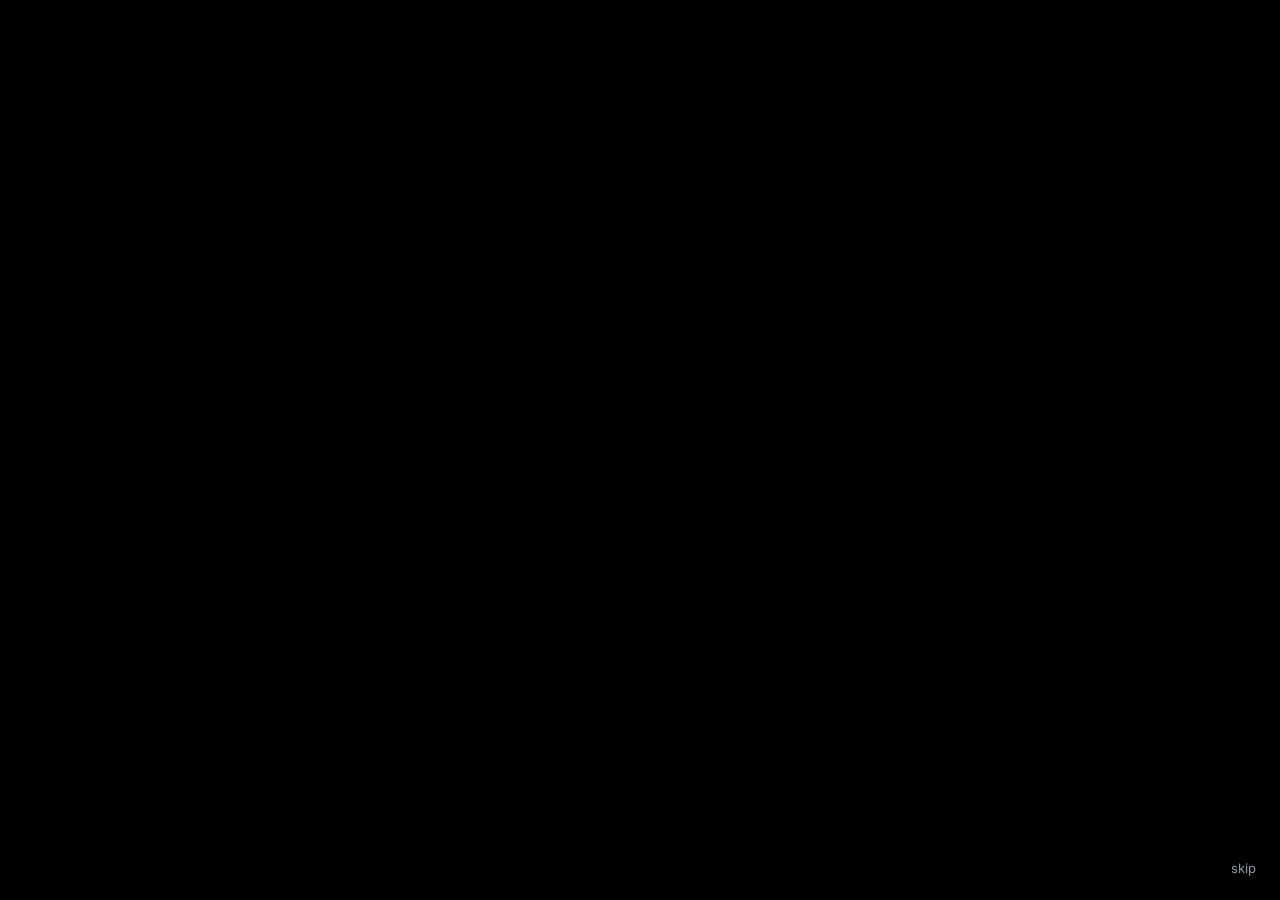
==== join/index.html @ 173a55b0 "Waitlist: link preview card image Co-Authored-By: Claude Opus 5.5 <noreply@anthropic.com> Claude-Ses" ====
<!doctype html>
<html lang="en">
<head>
<meta charset="utf-8">
<meta name="viewport" content="width=device-width, initial-scale=1, viewport-fit=cover">
<title>Life Is Calling</title>
<meta name="description" content="The secret to happiness is remembering you're gonna die. Get early access to Life Is Calling.">
<meta name="theme-color" content="#000000">
<meta property="og:title" content="what if the secret to happiness was…">
<meta property="og:description" content="remembering you're gonna die. early access to Life Is Calling.">
<meta property="og:image" content="https://christieonthestreet.github.io/lifeiscalling/img/og-join.jpg">
<meta property="og:image:width" content="1200">
<meta property="og:image:height" content="630">
<meta property="og:url" content="https://christieonthestreet.github.io/lifeiscalling/join/">
<meta name="twitter:card" content="summary_large_image">
<link rel="icon" href="../icon.png">
<link rel="apple-touch-icon" href="../icon.png">
<link rel="preconnect" href="https://fonts.googleapis.com">
<link rel="stylesheet" href="https://fonts.googleapis.com/css2?family=Inter:wght@400;600;700&display=swap">
<style>
  /* Black screen, the noise in your head flashes, then the one line that matters, then the fire. */
  :root {
    --black: #000000;
    --white: #f6f3ec;
    --muted: #8f9aa6;
    --sun: #f6dca6;
    --red: #ff4b3e;
    --body: "Inter", system-ui, -apple-system, "Segoe UI", sans-serif;
    color-scheme: dark;
  }
  * { box-sizing: border-box; }
  html, body { margin: 0; height: 100%; background: var(--black); color: var(--white); font-family: var(--body); }
  body { overflow-x: hidden; -webkit-tap-highlight-color: transparent; }

  /* Act 1: the noise */
  #noise { position: fixed; inset: 0; pointer-events: none; transition: opacity 0.9s ease; }
  .word {
    position: absolute; font-family: var(--body); font-weight: 600; text-transform: lowercase; line-height: 1.1;
    letter-spacing: -0.03em; white-space: nowrap; color: var(--white); opacity: 0;
    transform: translate(-50%, -50%);
  }
  .word.on { animation: flicker 0.42s steps(1, end) forwards; }
  .word.long.on { animation-duration: 0.75s; }
  .word.punch.on { animation: punch 0.85s cubic-bezier(.2,1.4,.4,1) forwards; }
  @keyframes punch {
    0% { opacity: 0; transform: translate(-50%, -50%) scale(1.6); }
    12% { opacity: 1; transform: translate(-50%, -50%) scale(1); }
    80% { opacity: 1; transform: translate(-50%, -50%) scale(1); }
    100% { opacity: 0; transform: translate(-50%, -50%) scale(0.96); }
  }
  @keyframes flicker {
    0% { opacity: 1; } 18% { opacity: 0.15; } 30% { opacity: 1; } 70% { opacity: 1; } 82% { opacity: 0.3; } 100% { opacity: 0; }
  }
  .word.stay { animation: none; opacity: 1; color: var(--red); }

  /* Act 2 and 3: the line, the fire, the form */
  #stage {
    position: relative; min-height: 100vh; min-height: 100dvh; display: flex; flex-direction: column; align-items: center; justify-content: center;
    gap: 22px; text-align: center;
    padding: max(24px, env(safe-area-inset-top, 0px)) max(22px, env(safe-area-inset-right, 0px)) max(24px, env(safe-area-inset-bottom, 0px)) max(22px, env(safe-area-inset-left, 0px));
  }
  @media (max-height: 760px) { #stage { gap: 14px; } .fire img { width: 76px; } }
  .fade { opacity: 0; transform: translateY(10px); transition: opacity 0.9s ease, transform 0.9s ease; }
  .fade.in { opacity: 1; transform: none; }
  .secret { font-size: clamp(22px, 4.5vw, 34px); color: var(--muted); font-weight: 600; letter-spacing: -0.02em; line-height: 1.15; margin: 0; text-wrap: balance; }
  .dots { display: inline-block; min-width: 4.2em; text-align: left; }
  .answer {
    font-weight: 700; font-size: clamp(40px, 9vw, 88px); line-height: 1.02; letter-spacing: -0.045em;
    margin: 0; max-width: 12ch; text-wrap: balance;
  }
  .answer.in { animation: thump 0.5s cubic-bezier(.2,1.6,.4,1) both; }
  @keyframes thump { from { opacity: 0; transform: scale(1.35); } to { opacity: 1; transform: scale(1); } }

  .fire { position: relative; display: flex; flex-direction: column; align-items: center; gap: 10px; }
  .fire img { width: clamp(84px, 9vw, 110px); height: auto; transform-origin: 50% 90%; }
  .fire.in img { animation: pop 0.6s cubic-bezier(.2,1.8,.4,1) both, sway 3s ease-in-out 0.6s infinite; }
  @keyframes pop { from { transform: scale(0) rotate(-20deg); } to { transform: scale(1) rotate(0); } }
  @keyframes sway { 0%, 100% { transform: rotate(-5deg); } 50% { transform: rotate(5deg); } }
  .bubble {
    transition-property: opacity, transform;
    background: var(--white); color: #000; font-weight: 600; font-size: 17px; padding: 9px 16px; border-radius: 18px;
    position: relative; opacity: 0; transform: scale(0.6);
    transition: opacity 0.25s ease 0.45s, transform 0.35s cubic-bezier(.2,1.8,.4,1) 0.45s;
  }
  .bubble::after { content: ""; position: absolute; left: 50%; bottom: -7px; width: 14px; height: 14px; background: var(--white); transform: translateX(-50%) rotate(45deg); border-radius: 2px; }
  .fire.in .bubble { opacity: 1; transform: scale(1); }
  .fire { flex-direction: column-reverse; }

  form { width: 100%; max-width: 380px; display: flex; flex-direction: column; gap: 12px; }
  .pitch { margin: 0; font-size: clamp(17px, 2.2vw, 20px); line-height: 1.4; font-weight: 600; text-wrap: balance; }
  .pitch small { display: block; font-weight: 400; color: var(--muted); font-size: 15px; margin-top: 6px; }
  label.sr { position: absolute; width: 1px; height: 1px; overflow: hidden; clip: rect(0 0 0 0); }
  .ageInput, input[type="email"] {
    width: 100%; font: inherit; font-size: 17px; color: var(--white); background: #111; border: 1px solid rgb(255 255 255 / .16);
    border-radius: 999px; padding: 15px 20px; text-align: center; outline: none;
  }
  input[type="email"]:focus { border-color: var(--sun); }
  button {
    font: inherit; font-size: 17px; font-weight: 600; color: #000; background: var(--sun); border: 0; border-radius: 999px;
    padding: 16px 20px; cursor: pointer;
  }
  button:disabled { opacity: 0.6; cursor: default; }
  /* "show me": the dreamy pastel gradient (coral, peach, cream, sky, periwinkle, orchid), slowly flowing. */
  #showMe {
    color: #1d1b2e;
    background: radial-gradient(circle at 20% 30%, #d896c6 0%, transparent 45%),
                radial-gradient(circle at 80% 70%, #f5c99a 0%, transparent 40%),
                linear-gradient(115deg,#f79a7a 0%,#f5c99a 20%,#e6e2cf 36%,#67b8d6 54%,#7b98d6 72%,#d896c6 88%,#f79a7a 100%);
    background-size: 160% 160%, 160% 160%, 200% 100%;
    animation: melt 6s ease-in-out infinite alternate;
    box-shadow: 0 0 28px rgba(247, 154, 122, 0.35), 0 0 46px rgba(103, 184, 214, 0.25);
  }
  @keyframes melt {
    0% { background-position: 0% 0%, 100% 100%, 0% 50%; }
    100% { background-position: 100% 100%, 0% 0%, 100% 50%; }
  }
  @media (prefers-reduced-motion: reduce) { #showMe { animation: none; } }
  @supports (background: linear-gradient(90deg in oklch, red, blue)) {
    #showMe {
      background-image: radial-gradient(circle at 20% 30% in oklch, #d896c6 0%, transparent 45%),
                        radial-gradient(circle at 80% 70% in oklch, #f5c99a 0%, transparent 40%),
                        linear-gradient(115deg in oklch,#f79a7a 0%,#f5c99a 20%,#e6e2cf 36%,#67b8d6 54%,#7b98d6 72%,#d896c6 88%,#f79a7a 100%);
    }
    .barUsed { background-image: linear-gradient(90deg in oklch, #ff4b3e, #f6dca6); }
  }
  button:focus-visible, input:focus-visible, a:focus-visible { outline: 2px solid var(--sun); outline-offset: 3px; }
  .ageInput::-webkit-outer-spin-button, .ageInput::-webkit-inner-spin-button { -webkit-appearance: none; margin: 0; }
  .ageInput { -moz-appearance: textfield; width: 100%; font: inherit; font-size: 17px; color: var(--white); background: #111; border: 1px solid rgb(255 255 255 / .16); border-radius: 999px; padding: 15px 20px; text-align: center; outline: none; }
  .ageInput:focus { border-color: var(--sun); }
  #lived { display: flex; flex-direction: column; align-items: center; gap: 4px; }
  .pct { margin: 0; font-weight: 700; font-size: clamp(40px, 11vw, 84px); letter-spacing: -0.04em; font-variant-numeric: tabular-nums; line-height: 1; }
  .bar { width: min(380px, 86vw); height: 14px; border-radius: 999px; background: #1d2a3a; overflow: hidden; margin-top: 18px; }
  .barUsed { height: 100%; width: 0; background: linear-gradient(90deg, #ff4b3e, #f6dca6); border-radius: 999px; }
  .barKey { width: min(380px, 86vw); display: flex; justify-content: space-between; font-size: 14px; color: var(--muted); margin-top: 8px; font-variant-numeric: tabular-nums; }
  .barKey span:first-child { color: var(--white); }
  .pctLabel { margin: 0; font-size: clamp(17px, 2.4vw, 22px); color: var(--muted); }
  .note { min-height: 22px; margin: 0; font-size: 15px; color: var(--muted); }
  .note.ok { color: var(--sun); font-weight: 600; }
  .fine { font-size: 12px; color: var(--muted); }
  .fine a { color: var(--muted); }
  #skip {
    position: fixed; right: max(16px, env(safe-area-inset-right, 0px)); bottom: max(16px, env(safe-area-inset-bottom, 0px));
    background: none; color: var(--muted); font-weight: 400; font-size: 13px; padding: 8px; z-index: 5;
  }
  [hidden] { display: none !important; }
  @media (prefers-reduced-motion: reduce) { .fire.in img, .answer.in { animation: none; } .fade { transition: none; } }
</style>
</head>
<body>
<div id="noise" aria-hidden="true"></div>

<main id="stage">
  <p class="secret fade" id="secret">what if the secret to happiness was <span class="dots" id="dots"></span></p>
  <h1 class="answer" id="answer" hidden>remembering you’re gonna die.</h1>
  <div class="fire" id="fire" hidden>
    <img src="../flame.png" alt="The Life Is Calling fire" width="160" height="245">
    <div class="bubble">you dying rn bish!</div>
  </div>
  <form id="ageForm" class="fade" hidden novalidate>
    <p class="pitch">how old are u?</p>
    <label class="sr" for="age">your age</label>
    <input id="age" type="text" inputmode="numeric" pattern="[0-9]*" maxlength="3" autocomplete="off" placeholder="your age" class="ageInput">
    <button type="button" id="showMe">show me</button>
    <p class="note" id="ageNote" role="status"></p>
  </form>

  <div id="lived" class="fade" hidden>
    <p class="pct" id="pct" aria-live="off">0.00000000%</p>
    <p class="pctLabel" id="pctLabel">of your life, gone.</p>
    <div class="bar" aria-hidden="true"><div class="barUsed" id="barUsed"></div></div>
    <div class="barKey"><span id="usedText">used</span><span id="leftText">left</span></div>
  </div>

  <form id="form" class="fade" hidden novalidate>
    <p class="pitch">put in your email for the app launch + early early founder benefits.<small>be first in. founder price. no spam, just the launch.</small></p>
    <label class="sr" for="email">your email</label>
    <input id="email" name="email_address" type="email" inputmode="email" autocomplete="email" placeholder="your email" required>
    <button type="button" id="go">i’m in</button>
    <p class="note" id="note" role="status"></p>
    <p class="fine">by signing up you agree to get emails about the app. unsubscribe anytime. <a href="../privacy.html">privacy</a></p>
  </form>
</main>

<button id="skip" type="button">skip</button>

<script>
  // ── Where sign-ups go ──────────────────────────────────────────────
  // Paste your Kit form id here once the Kit account exists (the number in the form's embed link).
  const KIT_FORM_ID = '10197159';

  // The noise in your head. Short ones flash big, long ones wrap. Change the words here.
  // The first few hit one at a time, big and centred. Then the rest pile in.
  const PUNCH = ['I SHOULD HAVE STARTED EARLIER.', "IT'S TOO LATE..", "I'M TOO OLD...", "I'M SCARED.", 'NEXT YEAR.', 'ONE DAY...'];
  const WORDS = [
    'I HATE THEM.', "I'LL NEVER FORGIVE THEM.",
    "I WISH I DIDN'T WASTE SO MUCH TIME.", 'IF I JUST TOOK THAT OPPORTUNITY.', 'IF I JUST INVESTED IN BITCOIN.',
    'HALF THE DAY IS GONE.', 'I WOKE UP LATE. MY DAY IS RUINED.', 'HOW COULD THEY DO THAT TO ME?',
    'I SHOULD HAVE STARTED YOUTUBE IN 2016.', 'COVID RUINED EVERYTHING.', "WHY DIDN'T I DANCE ON TIKTOK IN 2020?",
    "I'LL CALL THEM TOMORROW.", "BUT WHAT IF I CAN'T DO IT?", 'IDK IF I CAN DO IT..', 'SORRY I MISSED YOUR BIRTHDAY.',
    'SHOULD I TEXT THEM?', 'BUT WHAT IF THEY LAUGH..', 'I COULD NEVER DO THAT.', "WHAT IF I CAN'T FIND SOMEONE BETTER?",
    "IT'S TOO COMPETITIVE.", "I'M NOT TALENTED ENOUGH.", 'WHO AM I TO DO THAT?', 'WHAT WILL PEOPLE THINK?',
    "IT'S TOO LATE TO CHANGE CAREERS.", "I'LL START WHEN I'M READY.",
    "WHAT IF I'M ALONE FOREVER?", 'I SHOULD HAVE STARTED LAST YEAR.', 'BUT WHAT IF I FAIL?',
  ];
  const LAST = 'BUT WHAT IF.....';

  const noise = document.getElementById('noise');
  const secret = document.getElementById('secret');
  const dots = document.getElementById('dots');
  const answer = document.getElementById('answer');
  const fire = document.getElementById('fire');
  const form = document.getElementById('form');
  const skip = document.getElementById('skip');
  const timers = [];
  const at = (ms, fn) => timers.push(setTimeout(fn, ms));
  const reduced = window.matchMedia('(prefers-reduced-motion: reduce)').matches;

  function flash(text, stay, punch) {
    const el = document.createElement('div');
    el.className = punch ? 'word punch' : text.length > 16 ? 'word long' : 'word';
    el.textContent = text;
    const w = window.innerWidth, h = window.innerHeight;
    const long = !punch && text.length > 16;
    el.style.fontSize = Math.min(w * (long ? 0.085 : 0.12), long ? 64 : 96) + 'px';
    if (long) {
      el.style.whiteSpace = 'normal';
      el.style.width = Math.min(w * 0.86, 760) + 'px';
      el.style.textAlign = 'center';
    }
    noise.appendChild(el);
    // Shrink anything wider than the screen, then place it fully on screen.
    const maxW = w * 0.9;
    if (el.offsetWidth > maxW) el.style.fontSize = (parseFloat(el.style.fontSize) * maxW / el.offsetWidth) + 'px';
    const halfW = el.offsetWidth / 2, halfH = el.offsetHeight / 2;
    const centre = stay || punch;
    const x = centre ? w / 2 : halfW + w * 0.05 + Math.random() * Math.max(0, w * 0.9 - halfW * 2);
    const y = centre ? h / 2 : halfH + h * 0.08 + Math.random() * Math.max(0, h * 0.84 - halfH * 2);
    el.style.left = x + 'px';
    el.style.top = y + 'px';
    el.style.transform = `translate(-50%, -50%) rotate(${centre ? 0 : (Math.random() * 8 - 4)}deg)`;
    requestAnimationFrame(() => el.classList.add(stay ? 'stay' : 'on'));
    if (!stay) setTimeout(() => el.remove(), punch ? 1000 : 900);
  }

  function showEnd() {
    timers.forEach(clearTimeout);
    noise.style.opacity = 0;
    secret.classList.add('in');
    dots.textContent = '........';
    answer.hidden = false; answer.classList.add('in');
    fire.hidden = false; fire.classList.add('in');
    showAge();
    skip.hidden = true;
  }

  // Act 4: how old are u? Then the share of life already gone, ticking up live, then the email.
  const ageForm = document.getElementById('ageForm');
  const lived = document.getElementById('lived');
  const pct = document.getElementById('pct');
  const pctLabel = document.getElementById('pctLabel');
  const YEAR_MS = 365.25 * 24 * 60 * 60 * 1000;
  const LIFE_YEARS = 86; // the same rough starting guess the app uses
  // After the keyboard closes, iPhone leaves the page scrolled down. Bring the fire back into view.
  const toTop = () => setTimeout(() => { try { window.scrollTo({ top: 0, behavior: 'smooth' }); } catch { window.scrollTo(0, 0); } }, 120);
  const reveal = (el) => {
    el.hidden = false;
    requestAnimationFrame(() => {
      el.classList.add('in');
      if (el.id === 'ageForm') { try { el.scrollIntoView({ behavior: 'smooth', block: 'nearest' }); } catch {} }
    });
  };

  function showAge() {
    if (!ageForm.hidden || !form.hidden) return;
    reveal(ageForm);
    setTimeout(() => { try { document.getElementById('age').focus({ preventScroll: true }); } catch {} }, 600);
  }

  ageForm.addEventListener('submit', (e) => e.preventDefault());
  document.getElementById('age').addEventListener('keydown', (e) => { if (e.key === 'Enter') { e.preventDefault(); showLived(); } });
  document.getElementById('age').addEventListener('input', (e) => { e.target.value = e.target.value.replace(/[^0-9]/g, ''); });
  document.getElementById('showMe').addEventListener('click', showLived);
  function showLived() {
    if (ageForm.hidden) return;
    const age = Number(document.getElementById('age').value.replace(/[^0-9]/g, ''));
    const ageNote = document.getElementById('ageNote');
    if (!Number.isInteger(age) || age < 1 || age > 120) {
      ageNote.textContent = 'type your age in years, like 27.';
      return;
    }
    document.getElementById('age').blur();
    toTop();
    ageForm.hidden = true;
    document.getElementById('secret').hidden = true;
    answer.hidden = true;
    const bubble = fire.querySelector('.bubble');
    bubble.textContent = age >= LIFE_YEARS ? 'bonus round. respect.' : 'it’s still going up btw.';
    // Then the fire says why it's here.
    const say = (text, ms) => setTimeout(() => {
      bubble.style.opacity = 0;
      setTimeout(() => { bubble.textContent = text; bubble.style.opacity = 1; }, 250);
    }, ms);
    say('i’m here to remind you every day.', 3800);
    say('so you stop waiting for tomorrow.', 8000);
    const started = Date.now();
    // Counts up from 0 to the real number, then keeps ticking with every moment u spend here.
    const target = () => ((age * YEAR_MS + (Date.now() - started)) / (LIFE_YEARS * YEAR_MS)) * 100;
    const rise = 1800;
    function tick() {
      const t = Math.min(1, (Date.now() - started) / rise);
      const eased = 1 - Math.pow(1 - t, 3);
      const value = Math.min(target(), 99.99999999) * eased;
      pct.textContent = value.toFixed(8) + '%';
      barUsed.style.width = value + '%';
      requestAnimationFrame(tick);
    }
    const barUsed = document.getElementById('barUsed');
    const left = Math.max(0, LIFE_YEARS - age);
    document.getElementById('usedText').textContent = `${age} ${age === 1 ? 'year' : 'years'} used`;
    document.getElementById('leftText').textContent = left ? `about ${left} left` : 'every day is extra';
    if (age >= LIFE_YEARS) pctLabel.textContent = 'past the average. every day is a gift now.';
    reveal(lived);
    tick();
    setTimeout(() => reveal(form), rise + 900);
  }

  function play() {
    // Act 1: the noise speeds up.
    let t = 400;
    PUNCH.forEach((word) => {
      at(t, () => flash(word, false, true));
      t += 900;
    });
    // Each once, slow enough to read at first, then faster and faster, then the short ones again in a blur.
    const blur = WORDS.filter((w) => w.length <= 12).sort(() => Math.random() - 0.5);
    WORDS.forEach((word, i) => {
      at(t, () => flash(word));
      // Starts readable, then speeds up hard: each one ~13% quicker than the last.
      t += Math.max(90, (word.length > 16 ? 650 : 480) * Math.pow(0.87, i));
    });
    blur.forEach((word) => {
      at(t, () => flash(word));
      t += 60;
    });
    at(t + 150, () => flash(LAST, true));
    t += 1500;
    // Silence.
    at(t, () => { noise.style.opacity = 0; });
    t += 1200;
    // Act 2: the line.
    at(t, () => secret.classList.add('in'));
    t += 1100;
    for (let i = 1; i <= 8; i++) at(t + i * 160, () => { dots.textContent = '.'.repeat(i); });
    t += 8 * 160 + 500;
    at(t, () => { answer.hidden = false; answer.classList.add('in'); });
    t += 1800;
    // Act 3: the fire, then the form.
    at(t, () => { fire.hidden = false; fire.classList.add('in'); });
    t += 1400;
    at(t, () => { showAge(); skip.hidden = true; });
  }

  skip.addEventListener('click', showEnd);
  if (reduced) showEnd(); else play();

  const note = document.getElementById('note');
  const go = document.getElementById('go');
  form.addEventListener('submit', (e) => e.preventDefault());
  document.getElementById('email').addEventListener('keydown', (e) => { if (e.key === 'Enter') { e.preventDefault(); signUp(); } });
  go.addEventListener('click', signUp);
  async function signUp() {
    if (go.disabled) return;
    const email = document.getElementById('email').value.trim();
    if (!/^[^\s@]+@[^\s@]+\.[^\s@]+$/.test(email)) {
      note.className = 'note';
      note.textContent = 'that email doesn’t look right. check it and try again.';
      return;
    }
    if (!KIT_FORM_ID) {
      note.className = 'note';
      note.textContent = 'sign-ups open very soon. check back in a bit.';
      return;
    }
    go.disabled = true;
    note.className = 'note';
    note.textContent = 'adding u…';
    try {
      const body = new FormData();
      body.append('email_address', email);
      // Kit doesn't let pages read its reply, so a sent request counts as done.
      await fetch(`https://app.kit.com/forms/${KIT_FORM_ID}/subscriptions`, { method: 'POST', body, mode: 'no-cors' });
      note.className = 'note ok';
      note.textContent = 'you’re on the list. now go live.';
      form.querySelector('input').value = '';
      try { document.activeElement && document.activeElement.blur(); } catch {}
      toTop();
    } catch {
      note.className = 'note';
      note.textContent = 'that didn’t go through. check your connection and try again.';
    } finally {
      go.disabled = false;
    }
  }
</script>
</body>
</html>
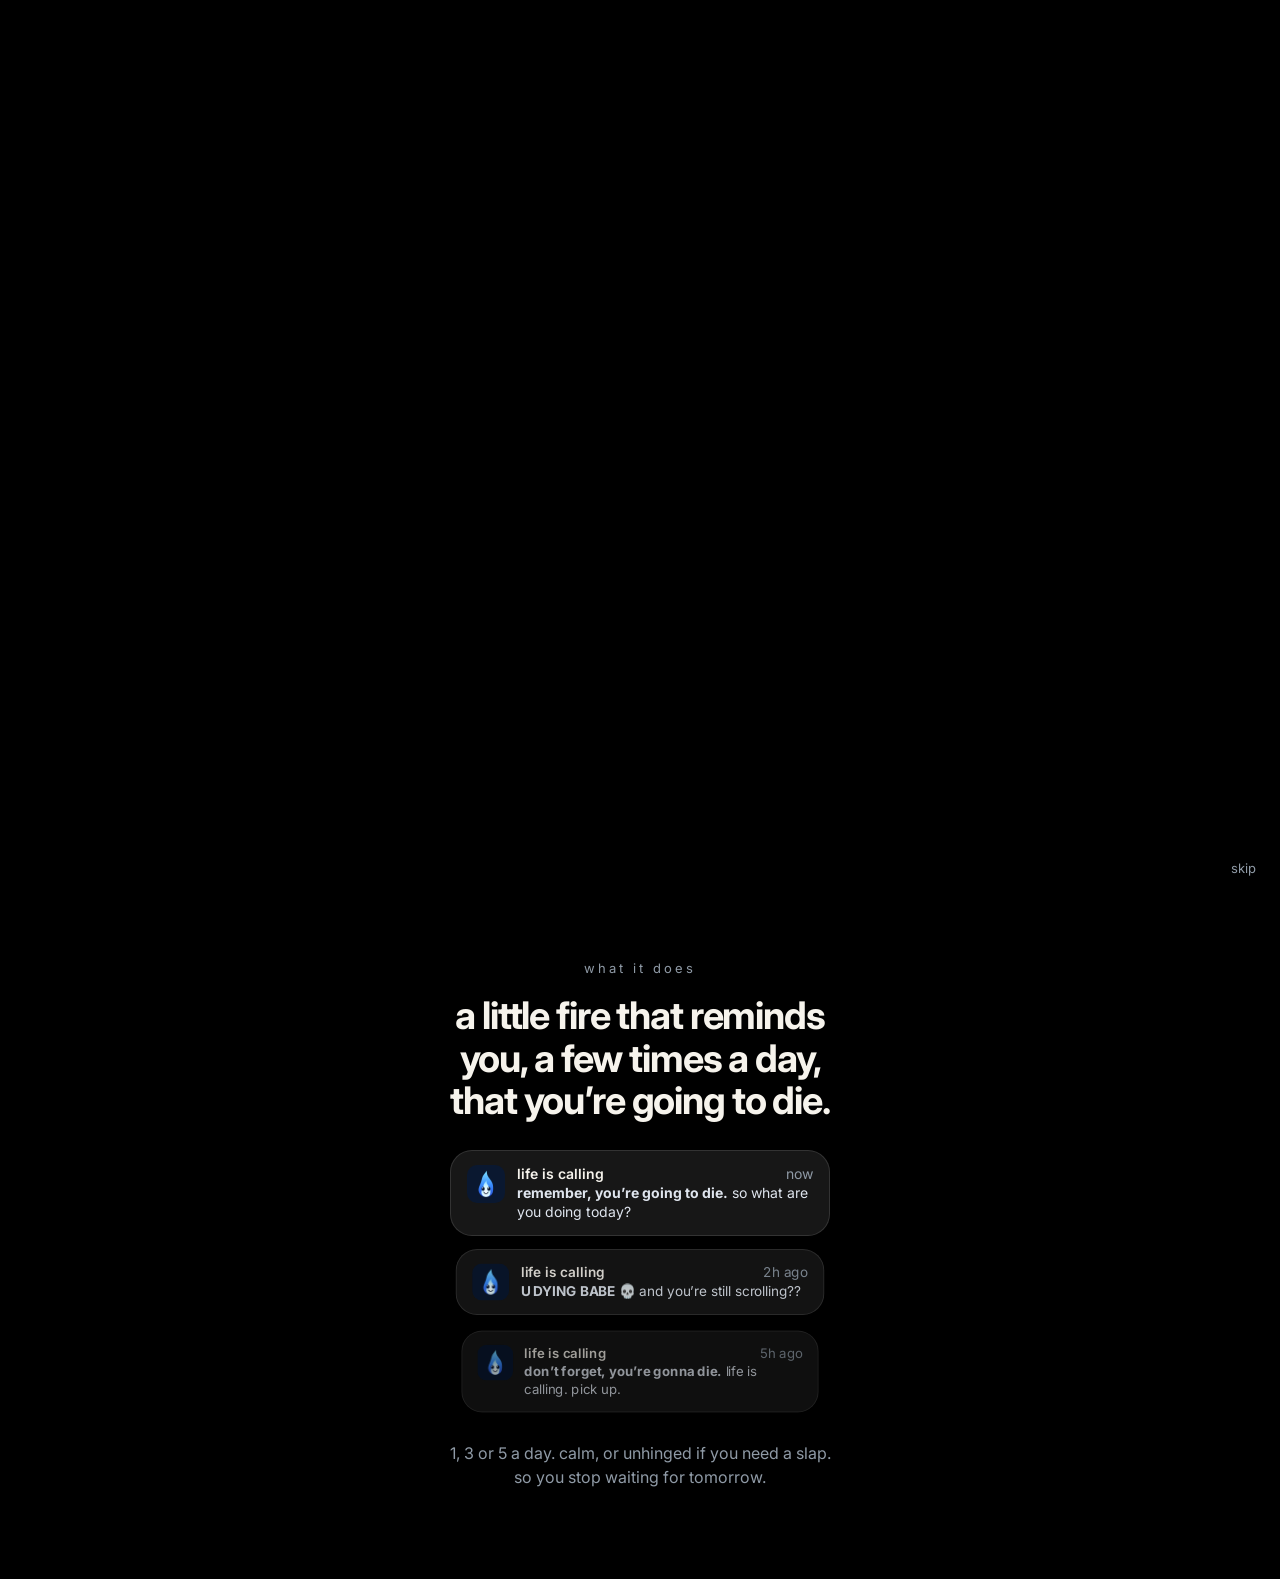
==== commit 0500dbc2: "Waitlist: 'put your email in and i'll send you the app when it's ready ❤️'; reminders section undern" ====
--- a/join/index.html
+++ b/join/index.html
@@ -53,6 +53,21 @@
   }
   .word.stay { animation: none; opacity: 1; color: var(--red); }
 
+  /* Below the fold: the reminders */
+  #what { padding: 60px 22px 90px; display: flex; flex-direction: column; align-items: center; text-align: center; gap: 18px; }
+  #what .eyebrow { margin: 0; color: var(--muted); font-size: 13px; letter-spacing: 3px; }
+  #what h2 { margin: 0; max-width: 520px; font-size: clamp(26px, 5vw, 38px); line-height: 1.12; letter-spacing: -0.03em; text-wrap: balance; }
+  .notifs { display: flex; flex-direction: column; gap: 12px; width: min(380px, 100%); margin-top: 10px; }
+  .notif { display: flex; gap: 12px; align-items: flex-start; padding: 14px 16px; border-radius: 22px; background: rgb(255 255 255 / .09); border: 1px solid rgb(255 255 255 / .12); text-align: left; }
+  .notif:nth-child(2) { opacity: .85; transform: scale(.97); }
+  .notif:nth-child(3) { opacity: .65; transform: scale(.94); }
+  .notif img { width: 38px; height: 38px; border-radius: 10px; background: #0a1830; padding: 4px; object-fit: contain; flex: none; }
+  .notif > div { flex: 1; }
+  .notif .t { display: flex; justify-content: space-between; font-weight: 600; font-size: 14px; gap: 10px; }
+  .notif .t span { color: var(--muted); font-weight: 400; }
+  .notif p { font-size: 14px; color: #dfe5ee; margin: 2px 0 0; line-height: 1.35; }
+  .whatSub { color: var(--muted); font-size: 16px; line-height: 1.5; margin: 8px 0 0; }
+
   /* Act 2 and 3: the line, the fire, the form */
   #stage {
     position: relative; min-height: 100vh; min-height: 100dvh; display: flex; flex-direction: column; align-items: center; justify-content: center;
@@ -100,6 +115,12 @@
     padding: 16px 20px; cursor: pointer;
   }
   button:disabled { opacity: 0.6; cursor: default; }
+  #share { display: flex; flex-direction: column; gap: 12px; width: 100%; max-width: 420px; text-align: center; margin-top: 8px; }
+  #share h2 { margin: 0; font-size: 26px; letter-spacing: -0.5px; }
+  .shareWhy { margin: 0 0 6px; color: var(--muted, #aab3c5); font-size: 16px; line-height: 1.45; }
+  .shareWhy b { color: var(--white, #f6f3ec); }
+  #shareBtn { color: #1d1b2e; background: linear-gradient(115deg,#f79a7a 0%,#f5c99a 30%,#67b8d6 70%,#d896c6 100%); }
+  button.ghost { background: transparent; color: var(--white, #f6f3ec); border: 1px solid rgb(255 255 255 / .3); }
   /* "show me": the dreamy pastel gradient (coral, peach, cream, sky, periwinkle, orchid), slowly flowing. */
   #showMe {
     color: #1d1b2e;
@@ -144,6 +165,11 @@
   }
   [hidden] { display: none !important; }
   @media (prefers-reduced-motion: reduce) { .fire.in img, .answer.in { animation: none; } .fade { transition: none; } }
+  #guard { position: fixed; inset: 0; z-index: 50; background: rgb(0 0 0 / .72); display: flex; align-items: center; justify-content: center; padding: 16px; }
+  #guard .sheet { width: min(420px, 100%); background: #fff; color: #000; border-radius: 24px; padding: 16px 6px; text-align: center; }
+  #guard p { margin: 0 0 8px; font-weight: 600; }
+  #guard iframe { width: 100%; height: 520px; border: 0; border-radius: 12px; }
+  #guard button { margin-top: 10px; width: calc(100% - 20px); background: var(--sun); }
 </style>
 </head>
 <body>
@@ -172,14 +198,35 @@
   </div>
 
   <form id="form" class="fade" hidden novalidate>
-    <p class="pitch">put in your email for the app launch + early early founder benefits.<small>be first in. founder price. no spam, just the launch.</small></p>
+    <p class="pitch">put your email in and i’ll send you the app when it’s ready ❤️</p>
     <label class="sr" for="email">your email</label>
     <input id="email" name="email_address" type="email" inputmode="email" autocomplete="email" placeholder="your email" required>
     <button type="button" id="go">i’m in</button>
     <p class="note" id="note" role="status"></p>
     <p class="fine">by signing up you agree to get emails about the app. unsubscribe anytime. <a href="../privacy.html">privacy</a></p>
   </form>
+
+  <!-- After signing up: invite friends for free premium. -->
+  <section id="share" class="fade" hidden aria-labelledby="shareTitle">
+    <h2 id="shareTitle">get it free 🔥</h2>
+    <p class="shareWhy"><b>every friend who joins with your link = 1 free month of premium.</b><br>invite 12, get a whole year. the top inviter gets it free forever.</p>
+    <button type="button" id="shareBtn">share with a friend</button>
+    <button type="button" id="copyBtn" class="ghost">copy my invite link</button>
+    <p class="fine" id="shareNote" role="status">life’s too short to go alone.</p>
+  </section>
 </main>
+
+<!-- Scroll down: what the app actually does. -->
+<section id="what" aria-labelledby="whatTitle">
+  <p class="eyebrow">what it does</p>
+  <h2 id="whatTitle">a little fire that reminds you, a few times a day, that you’re going to die.</h2>
+  <div class="notifs" aria-label="Example reminders">
+    <div class="notif"><img src="../flame.png" alt=""><div><div class="t">life is calling <span>now</span></div><p><b>remember, you’re going to die.</b> so what are you doing today?</p></div></div>
+    <div class="notif"><img src="../flame.png" alt=""><div><div class="t">life is calling <span>2h ago</span></div><p><b>U DYING BABE 💀</b> and you’re still scrolling??</p></div></div>
+    <div class="notif"><img src="../flame.png" alt=""><div><div class="t">life is calling <span>5h ago</span></div><p><b>don’t forget, you’re gonna die.</b> life is calling. pick up.</p></div></div>
+  </div>
+  <p class="whatSub">1, 3 or 5 a day. calm, or unhinged if you need a slap.<br>so you stop waiting for tomorrow.</p>
+</section>
 
 <button id="skip" type="button">skip</button>
 
@@ -187,6 +234,8 @@
   // ── Where sign-ups go ──────────────────────────────────────────────
   // Paste your Kit form id here once the Kit account exists (the number in the form's embed link).
   const KIT_FORM_ID = '10197159';
+  // Kit's public key (the v3 "API Key", not the secret): it can only add people to forms, so it's safe in a web page.
+  const KIT_PUBLIC_KEY = 'WGpUyz0uVnqlYhpKGisKcQ';
 
   // The noise in your head. Short ones flash big, long ones wrap. Change the words here.
   // The first few hit one at a time, big and centred. Then the rest pile in.
@@ -368,6 +417,60 @@
   form.addEventListener('submit', (e) => e.preventDefault());
   document.getElementById('email').addEventListener('keydown', (e) => { if (e.key === 'Enter') { e.preventDefault(); signUp(); } });
   go.addEventListener('click', signUp);
+  // ── Invites ─────────────────────────────────────────────────────────
+  // Everyone gets their own short code. Their invite link carries it (?ref=code), and when a friend
+  // signs up Kit saves who invited them (custom fields "ref_code" and "referred_by").
+  const store = { get(k) { try { return localStorage.getItem(k); } catch { return null; } }, set(k, v) { try { localStorage.setItem(k, v); } catch {} } };
+  const refIn = (new URLSearchParams(location.search).get('ref') || '').replace(/[^a-z0-9]/gi, '').slice(0, 12);
+  if (refIn) store.set('lic-referred-by', refIn);
+  let myCode = store.get('lic-ref-code');
+  if (!myCode) { myCode = Math.random().toString(36).slice(2, 9); store.set('lic-ref-code', myCode); }
+  const inviteLink = () => `https://christieonthestreet.github.io/lifeiscalling/join/?ref=${myCode}`;
+  const inviteText = 'this app reminds you you’re going to die (in a good way 😅). join the waitlist with my link:';
+  const shareNote = document.getElementById('shareNote');
+  document.getElementById('shareBtn').addEventListener('click', async () => {
+    if (navigator.share) {
+      try { await navigator.share({ title: 'life is calling', text: inviteText, url: inviteLink() }); shareNote.textContent = 'sent. you’re a good friend. 🔥'; } catch {}
+    } else copyLink();
+  });
+  document.getElementById('copyBtn').addEventListener('click', copyLink);
+  async function copyLink() {
+    try { await navigator.clipboard.writeText(`${inviteText} ${inviteLink()}`); shareNote.textContent = 'copied. paste it to your group chat.'; }
+    catch { shareNote.textContent = inviteLink(); }
+  }
+
+  function done() {
+    note.className = 'note ok';
+    note.textContent = 'you’re on the list. now go live.';
+    form.querySelector('input').value = '';
+    const share = document.getElementById('share');
+    share.hidden = false;
+    requestAnimationFrame(() => share.classList.add('in', 'show'));
+    try { share.scrollIntoView({ behavior: 'smooth', block: 'center' }); } catch {}
+  }
+  // Kit's security check, shown in a sheet over the page. Kit's page reports its size and when it's finished.
+  function showGuard(url) {
+    const wrap = document.createElement('div');
+    wrap.id = 'guard';
+    wrap.innerHTML = '<div class="sheet"><p>one quick check so we know you’re human 🔥</p><iframe title="Security check"></iframe><button type="button">i ticked it, i’m done</button></div>';
+    const frame = wrap.querySelector('iframe');
+    frame.src = url;
+    const close = (ok) => {
+      window.removeEventListener('message', onMsg);
+      wrap.remove();
+      if (ok) done(); else { note.className = 'note'; note.textContent = 'no stress. tap i’m in to try again.'; }
+    };
+    const onMsg = (e) => {
+      if (!/kit\.com$|convertkit\.com$/.test(new URL(e.origin).hostname)) return;
+      const d = e.data || {};
+      if (d.name === 'ckjs:guard:size' && d.height) frame.style.height = Math.min(d.height + 10, 560) + 'px';
+      if (d.name === 'ckjs:guard:success' || d.name === 'ckjs:guard:subscribed') close(true);
+    };
+    window.addEventListener('message', onMsg);
+    wrap.querySelector('button').addEventListener('click', () => close(true));
+    wrap.addEventListener('click', (e) => { if (e.target === wrap) close(false); });
+    document.body.appendChild(wrap);
+  }
   async function signUp() {
     if (go.disabled) return;
     const email = document.getElementById('email').value.trim();
@@ -385,15 +488,20 @@
     note.className = 'note';
     note.textContent = 'adding u…';
     try {
-      const body = new FormData();
-      body.append('email_address', email);
-      // Kit doesn't let pages read its reply, so a sent request counts as done.
-      await fetch(`https://app.kit.com/forms/${KIT_FORM_ID}/subscriptions`, { method: 'POST', body, mode: 'no-cors' });
-      note.className = 'note ok';
-      note.textContent = 'you’re on the list. now go live.';
-      form.querySelector('input').value = '';
+      // Straight onto the list through Kit's API: no "not a robot" check.
+      const res = await fetch(`https://api.convertkit.com/v3/forms/${KIT_FORM_ID}/subscribe`, {
+        method: 'POST',
+        headers: { 'Content-Type': 'application/json' },
+        body: JSON.stringify({
+          api_key: KIT_PUBLIC_KEY,
+          email,
+          fields: { ref_code: myCode, referred_by: store.get('lic-referred-by') || '' },
+        }),
+      });
+      const data = await res.json().catch(() => ({}));
       try { document.activeElement && document.activeElement.blur(); } catch {}
-      toTop();
+      if (!res.ok || !data.subscription) throw new Error('kit said no');
+      done();
     } catch {
       note.className = 'note';
       note.textContent = 'that didn’t go through. check your connection and try again.';
